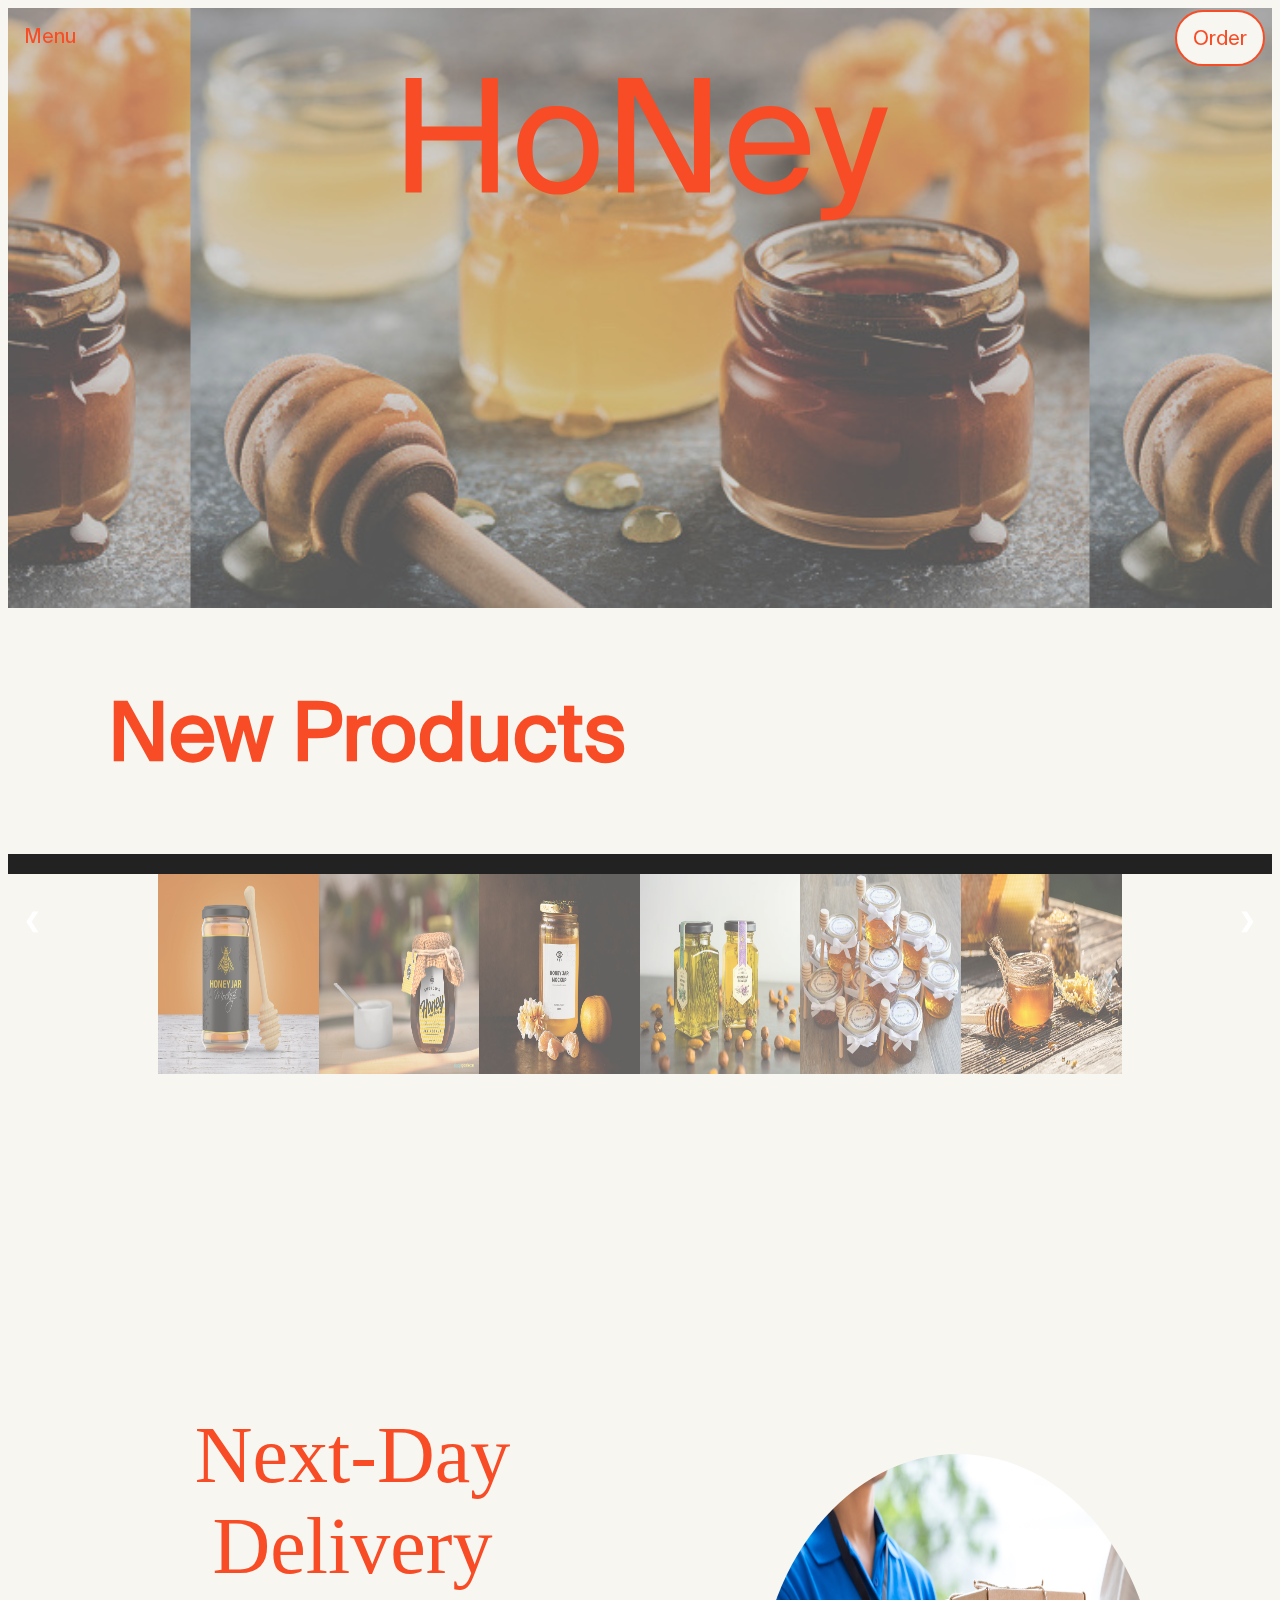
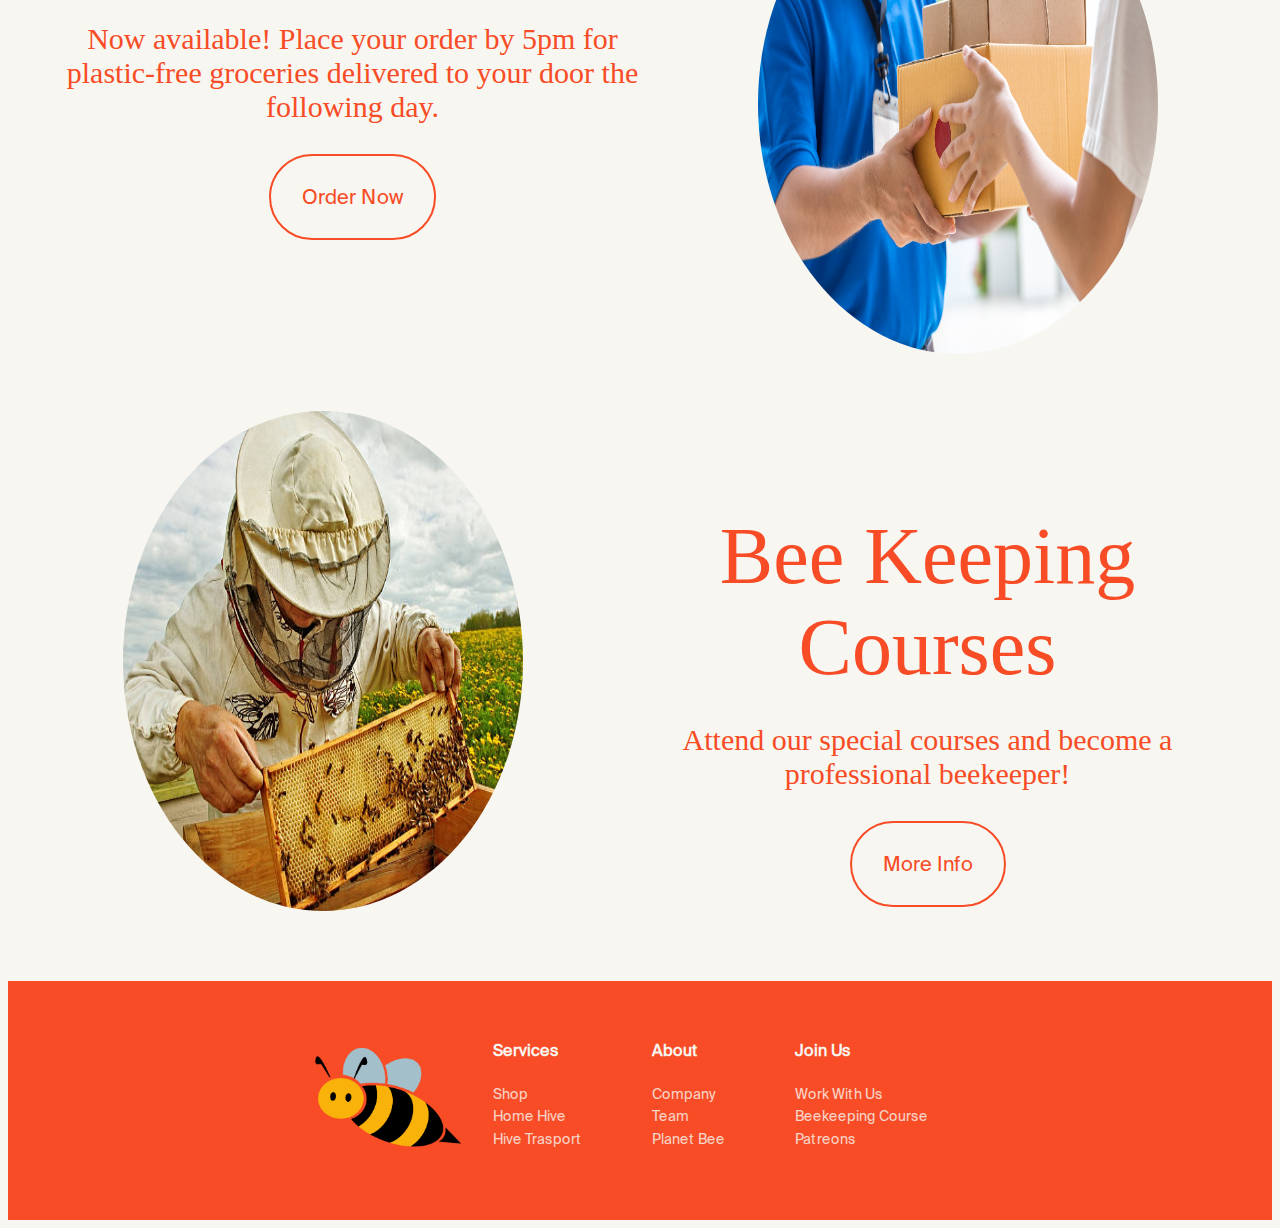
==== index.html @ d71f1435 "first version of the website" ====
<!DOCTYPE html>
<html lang="en">
<head>
    <meta charset="UTF-8">
    <meta http-equiv="X-UA-Compatible" content="IE=edge">
    <meta name="viewport" content="width=device-width, initial-scale=1.0">
    <link rel="stylesheet" href="style.css">
    <script src="script.js"></script>
    <title>HoNey</title>
    <link rel="icon" type="image/x-icon" href="favicon.ico">
</head>
<body>
    <!-- HEADER -->
    <div class="header">
      <br> <br>
      <svg xmlns="http://www.w3.org/2000/svg" xmlns:xlink="http://www.w3.org/1999/xlink" width="500px" height="180px" viewBox="0 0 496 180" version="1.1">
        <g id="surface1">
        <path style=" stroke:none;fill-rule:nonzero;fill:#f74c25;fill-opacity:1;" d="M 89.761719 33.902344 L 105.855469 33.902344 L 105.855469 148.527344 L 89.761719 148.527344 L 89.761719 96.511719 L 29.65625 96.511719 L 29.65625 148.527344 L 13.566406 148.527344 L 13.566406 33.902344 L 29.65625 33.902344 L 29.65625 82.597656 L 89.761719 82.597656 Z M 140.539062 106.3125 C 140.539062 116.960938 142.957031 124.890625 147.796875 130.109375 C 152.632812 135.328125 158.679688 137.9375 165.9375 137.9375 C 173.089844 137.9375 179.109375 135.246094 184 129.871094 C 188.890625 124.496094 191.335938 116.644531 191.335938 106.3125 C 191.335938 95.667969 188.917969 87.738281 184.082031 82.519531 C 179.242188 77.300781 173.195312 74.691406 165.9375 74.691406 C 158.679688 74.691406 152.632812 77.25 147.796875 82.359375 C 142.957031 87.472656 140.539062 95.457031 140.539062 106.3125 Z M 137.382812 73.429688 C 137.382812 73.429688 139.410156 71.53125 143.457031 67.734375 C 147.507812 63.941406 155 62.042969 165.9375 62.042969 C 176.875 62.042969 186.394531 65.839844 194.492188 73.429688 C 202.589844 81.015625 206.640625 91.980469 206.640625 106.3125 C 206.640625 120.648438 202.589844 131.613281 194.492188 139.199219 C 186.394531 146.789062 176.875 150.585938 165.9375 150.585938 C 155 150.585938 145.480469 146.789062 137.382812 139.199219 C 129.285156 131.613281 125.238281 120.648438 125.238281 106.3125 C 125.238281 91.980469 129.285156 81.015625 137.382812 73.429688 Z M 318.027344 148.527344 L 294.519531 148.527344 L 242.144531 50.660156 L 242.144531 148.527344 L 226.054688 148.527344 L 226.054688 33.902344 L 249.71875 33.902344 L 301.9375 131.453125 L 301.9375 33.902344 L 318.027344 33.902344 Z M 417.886719 110.742188 L 352.574219 110.742188 C 352.785156 119.382812 355.492188 126.078125 360.699219 130.820312 C 365.902344 135.5625 371.925781 137.9375 378.761719 137.9375 C 390.121094 137.9375 397.847656 133.246094 401.953125 123.863281 L 416.78125 123.863281 C 414.78125 131.558594 410.417969 137.9375 403.6875 142.996094 C 396.957031 148.054688 388.648438 150.585938 378.761719 150.585938 C 365.71875 150.585938 355.519531 146.421875 348.15625 138.09375 C 340.792969 129.765625 337.113281 119.121094 337.113281 106.15625 C 337.113281 92.875 341.003906 82.203125 348.785156 74.140625 C 356.570312 66.074219 366.402344 62.042969 378.289062 62.042969 C 391.011719 62.042969 401.003906 66.707031 408.261719 76.035156 C 415.519531 85.363281 418.726562 96.933594 417.886719 110.742188 Z M 378.289062 74.375 C 371.453125 74.375 365.640625 76.378906 360.855469 80.382812 C 356.070312 84.390625 353.363281 90.398438 352.730469 98.410156 L 402.738281 98.410156 C 402.53125 91.980469 400.214844 86.367188 395.796875 81.570312 C 391.382812 76.773438 385.542969 74.375 378.289062 74.375 Z M 480.980469 63.46875 L 495.964844 63.46875 L 465.675781 152.164062 C 463.363281 158.804688 461.234375 163.679688 459.289062 166.789062 C 457.34375 169.898438 454.582031 172.246094 451.003906 173.824219 C 447.429688 175.40625 442.488281 176.199219 436.175781 176.199219 L 428.761719 176.199219 L 428.761719 164.179688 L 434.597656 164.179688 C 439.960938 164.179688 443.828125 163.390625 446.195312 161.808594 C 448.558594 160.230469 450.636719 156.382812 452.425781 150.269531 L 453.054688 148.527344 L 422.453125 63.46875 L 438.386719 63.46875 L 459.996094 129.082031 Z M 480.980469 63.46875 "/>
        </g>
        </svg>
      </div>
      
      <div id="navbar">
        <a class="active" href="menu.html">Menu</a>
         
        <!-- BUTTON -->
        <button class="navbar button"><a href="test.html">Order</a></button>
        
      </div>
      
      <!-- SLIDESHOW -->

      <h2 style="text-align:left; font-size:80px; padding-top:10px; padding-bottom:10px; padding-left:100px;">New Products</h2>

<div class="container">
  <div class="mySlides">
    <div class="numbertext">1 / 6</div>
    <img src="honeyjar1.jpg" class="center" style="width:600px; height:400px">
  </div>

  <div class="mySlides">
    <div class="numbertext">2 / 6</div>
    <img src="honeyjar2.jpg" class="center" style="width:600px; height:400px">
  </div>

  <div class="mySlides">
    <div class="numbertext">3 / 6</div>
    <img src="honeyjar3.jpg" class="center" style="width:600px; height:400px">
  </div>
    
  <div class="mySlides">
    <div class="numbertext">4 / 6</div>
    <img src="honeyjar4.jpg" class="center" style="width:600px; height:400px">
  </div>

  <div class="mySlides">
    <div class="numbertext">5 / 6</div>
    <img src="honeyjar5.jpg" class="center" style="width:600px; height:400px">
  </div>
    
  <div class="mySlides">
    <div class="numbertext">6 / 6</div>
    <img src="honeyjar6.jpg" class="center" style="width:600px; height:400px">
  </div>
    
  <a class="prev" onclick="plusSlides(-1)">❮</a>
  <a class="next" onclick="plusSlides(1)">❯</a>

  <div class="caption-container">
    <p id="caption"></p>
  </div>

  <div class="row">
    <div class="column">
      <img class="demo cursor" src="honeyjar1.jpg" style="width:100%; height:200px" onclick="currentSlide(1)" alt="Blacky's Honey">
    </div>
    <div class="column">
      <img class="demo cursor" src="honeyjar2.jpg" style="width:100%; height:200px" onclick="currentSlide(2)" alt="Sheroo's Honey">
    </div>
    <div class="column">
      <img class="demo cursor" src="honeyjar3.jpg" style="width:100%; height:200px" onclick="currentSlide(3)" alt="EyeForEye's Honey">
    </div>
    <div class="column">
      <img class="demo cursor" src="honeyjar4.jpg" style="width:100%; height:200px" onclick="currentSlide(4)" alt="Cirillic's Honey">
    </div>
    <div class="column">
      <img class="demo cursor" src="honeyjar5.jpg" style="width:100%; height:200px" onclick="currentSlide(5)" alt="Honey Pack Taste">
    </div>    
    <div class="column">
      <img class="demo cursor" src="honeyjar6.jpg" style="width:100%; height:200px" onclick="currentSlide(6)" alt="Homemade Community Honey">
    </div>
  </div>
</div>

<!-- SLIDING TEXT -->

<div class="marquee">
  <p style=font-size:80px> 
    <a href="https://www.planetbee.org/">Shop and help Planet Bee Foundation</a>
  </p>
</div>

<!-- BODY -->

      <div class="divcolumnsGallery" style="padding-left:50px; padding-right:20px; padding-top:-20px;">
        <br><br>
        <tr><p style="font-size:80px; margin-bottom:10px;">Next-Day Delivery</p>
        <p style="font-size:30px">Now available! Place your order by 5pm for plastic-free groceries delivered to your door the following day.</p></tr>
        <tr></tr><p style="margin-bottom:100px"><button class="button"><a href="test.html">Order Now</a></button></p></tr>
        <br><br><br><br><br><br><br><br>
        <tr><p><img src="delivery.jpg" alt="Delivery"></p></tr>
      </div>

      <div class="divcolumnsGallery" style="padding-right:50px">
        <tr><p><img src="beekeeper.jpg" alt="Bee Keeping" style="margin-bottom:50px"></p></tr>
        <br><br>
        <p style="font-size:80px; margin-bottom:10px">Bee Keeping Courses</p>
        <p style="font-size:30px">Attend our special courses and become a professional beekeeper!</p>
        <p><button class="button"><a href="test.html">More Info</a></button></p>
      </div>

      <!-- FOOTER -->

      <div class="footer-clean">
        <footer>
            <div class="footer-container">
                <div class="row justify-content-center">
                  
                    
                        <img src="beeIcon.png" alt="Bee Icon" width="150px" >
                    
                
                    <div class="col-sm-4 col-md-3 item">
                        <h3>Services</h3>
                        <ul>
                            <li><a href="#">Shop</a></li>
                            <li><a href="#">Home Hive</a></li>
                            <li><a href="#">Hive Trasport</a></li>
                        </ul>
                    </div>
                    <div class="col-sm-4 col-md-3 item">
                        <h3>About</h3>
                        <ul>
                            <li><a href="#">Company</a></li>
                            <li><a href="#">Team</a></li>
                            <li><a href="planetbeefoundation.org">Planet Bee</a></li>
                        </ul>
                    </div>
                    <div class="col-sm-4 col-md-3 item">
                        <h3>Join Us</h3>
                        <ul>
                            <li><a href="#">Work With Us</a></li>
                            <li><a href="#">Beekeeping Course</a></li>
                            <li><a href="#">Patreons</a></li>
                        </ul>
                    </div>
                    </div>
                </div>
            </div>
        </footer>
    </div>

</body>
</html>
---- style.css ----
@font-face { font-family: 'SuisseIntl'; src: url('SuisseIntl-Regular.ttf'); }

body {
    background-color: #f7f6f1;
    color: #f74c25;
    font-family: 'SuisseIntl';

}

a {
  color: #f74c25;
}

/* HEADER */

.header {
    background-color: #f7f6f1;
    text-align: center;
    background:url("istockphoto-1046528434-170667a.jpg") top center repeat;
    background-size:contain;
    height: 600px;
    position:relative;
  }
  
  #navbar {
    overflow: hidden;
    color: #f74c25;
    position:fixed;
    top:0;
    width:99%;
    padding-top:10px;
    padding-right:10px;
    padding-block:10px;
  }
  
  #navbar a {
    float: left;
    display: block;
    color: #f74c25;
    text-align: center;
    padding: 14px 16px;
    text-decoration: none;
    font-size: 20px;
  }
  
  #navbar a:hover {
    color: white;
  }
  
  #navbar a.active {
    color: #f74c25;
  }

  #navbar button {
    text-align: right;
    background-color: #f7f6f1; 
    border: none;
    color: white;
    text-decoration: none;
    float: right;
    font-size: 16px;
    border-radius:50px;
    transition-duration:0.4s;
    border: 2px solid #f74c25;
    padding:0%;
  }

  #navbar button:hover {
    background-color: #f74c25;
    color: white;
  }
  
  .sticky {
    position: fixed;
    top: 0;
    width: 100%;
  }
  
  .sticky + .content {
    padding-top: 60px;
  }


  * {
    box-sizing: border-box;
  }
  
  img {
    vertical-align: middle;
  }
  
  /* SLIDESHOW */

  .container {
    position: relative;
  }
  
  .mySlides {
    display: none;
  }
  
  .cursor {
    cursor: pointer;
  }
  
  .prev,
  .next {
    cursor: pointer;
    position: absolute;
    top: 40%;
    width: auto;
    padding: 16px;
    margin-top: -50px;
    color: white;
    font-weight: bold;
    font-size: 20px;
    border-radius: 0 3px 3px 0;
    user-select: none;
    -webkit-user-select: none;
  }
  
  .next {
    right: 0;
    border-radius: 3px 0 0 3px;
  }
  
  .prev:hover,
  .next:hover {
    background-color: rgba(0, 0, 0, 0.8);
  }
  
  .numbertext {
    color: #f2f2f2;
    font-size: 12px;
    padding: 8px 12px;
    position: absolute;
    top: 0;
  }
  
  .caption-container {
    text-align: center;
    background-color: #222;
    padding: 2px 16px;
    color: white;
  }
  
  .row:after {
    content: "";
    display: table;
    clear: both;
  }
  
  .column {
    float: left;
    width: 16.66%;
  }
  
  .demo {
    opacity: 0.6;
  }
  
  .active,
  .demo:hover {
    opacity: 1;
  }

  .center {
    display: block;
    margin-left: auto;
    margin-right: auto;
    width: 50%;
  }


  /* FOOTER */

  .div {
    display: block;
  }

  .justify-content-center {
    -ms-flex-pack: center!important;
    justify-content: center!important;
}

.row {
  display: -ms-flexbox;
  display: flex;
  -ms-flex-wrap: wrap;
  flex-wrap: wrap;
  margin-right: 150px;
  margin-left: 150px;
}

.footer-container {
  width: 100%;
  padding-right: 15px;
  padding-left: 15px;
  margin-right: auto;
  margin-left: auto;
  padding:10px;
}

  .footer-clean {
    padding:50px;
    background-color:#f74c25;
    color:#f7f6f1;
    text-align:left;
  }
  
  .footer-clean h3 {
    margin-top:0;
    margin-bottom:8px;
    font-weight:bold;
    font-size:16px;
    padding-left:10px;
  }
  
  .footer-clean ul {
    padding:10px;
    list-style:none;
    line-height:1.6;
    font-size:14px;
    margin-bottom:0;
  }
  
  .footer-clean ul a {
    padding-right:10px;
    color:inherit;
    text-decoration:none;
    opacity:0.8;
  }
  
  .footer-clean ul a:hover {
    opacity:1;
  }

  *, ::after, ::before {
    box-sizing: border-box;
}

.col-sm-4 {
  padding-left:20px;
  padding-right:20px;
}

/* SLIDING TEXT */

.marquee {
  font-family: '"ITC Garamond W01 Book Narrow",Garamond,serif';
  height: 200px;
  overflow: hidden;
  position: relative;
  color: #f74c25;
  padding-top: 30px;
}

.marquee a:link {
  color:#f74c25;
  text-decoration: none;
}

.marquee a:visited {
  color:#f74c25;
  text-decoration: none;
}

.marquee a:hover {
  color:#f74c25;
  text-decoration: none;
}

.marquee a:active {
  color:#f74c25;
  text-decoration: none;
  font-style: bold;
}

.marquee p {
  position: absolute;
  width: 100%;
  height: 100%;
  margin: 0;
  line-height: 80px;
  text-align: center;
  -moz-transform: translateX(100%);
  -webkit-transform: translateX(100%);
  transform: translateX(100%);
  -moz-animation: scroll-left 2s linear infinite;
  -webkit-animation: scroll-left 2s linear infinite;
  animation: scroll-left 20s linear infinite;
}

@-moz-keyframes scroll-left {
  0% {
      -moz-transform: translateX(100%);
  }
  100% {
      -moz-transform: translateX(-100%);
  }
}

@-webkit-keyframes scroll-left {
  0% {
      -webkit-transform: translateX(100%);
  }
  100% {
      -webkit-transform: translateX(-100%);
  }
}

@keyframes scroll-left {
  0% {
      -moz-transform: translateX(100%);
      -webkit-transform: translateX(100%);
      transform: translateX(100%);
  }
  100% {
      -moz-transform: translateX(-100%);
      -webkit-transform: translateX(-100%);
      transform: translateX(-100%);
  }
}

/* BODY */

.divcolumnsGallery {
  font-family: '"ITC Garamond W01 Book Narrow",Garamond,serif';
  column-count: 2;
  column-fill:balance;
  padding: 20px;
  text-align: center;
}

.divcolumnsGallery img {
    border-radius: 50%;
    height: 500px;
    width: 400px;
}

.button {
  text-align: center;
    background-color: #f7f6f1; 
    border: none;
    color: #f74c25;
    text-decoration: none;
    font-size: 25px;
    border-radius:50px;
    transition-duration:0.4s;
    border: 2px solid #f74c25;
    font-family: 'SuisseIntl';
    padding: 15px;
}

.button a {
  float: left;
  display: block;
  color: #f74c25;
  text-align: center;
  padding: 14px 16px;
  text-decoration: none;
  font-size: 20px;
}
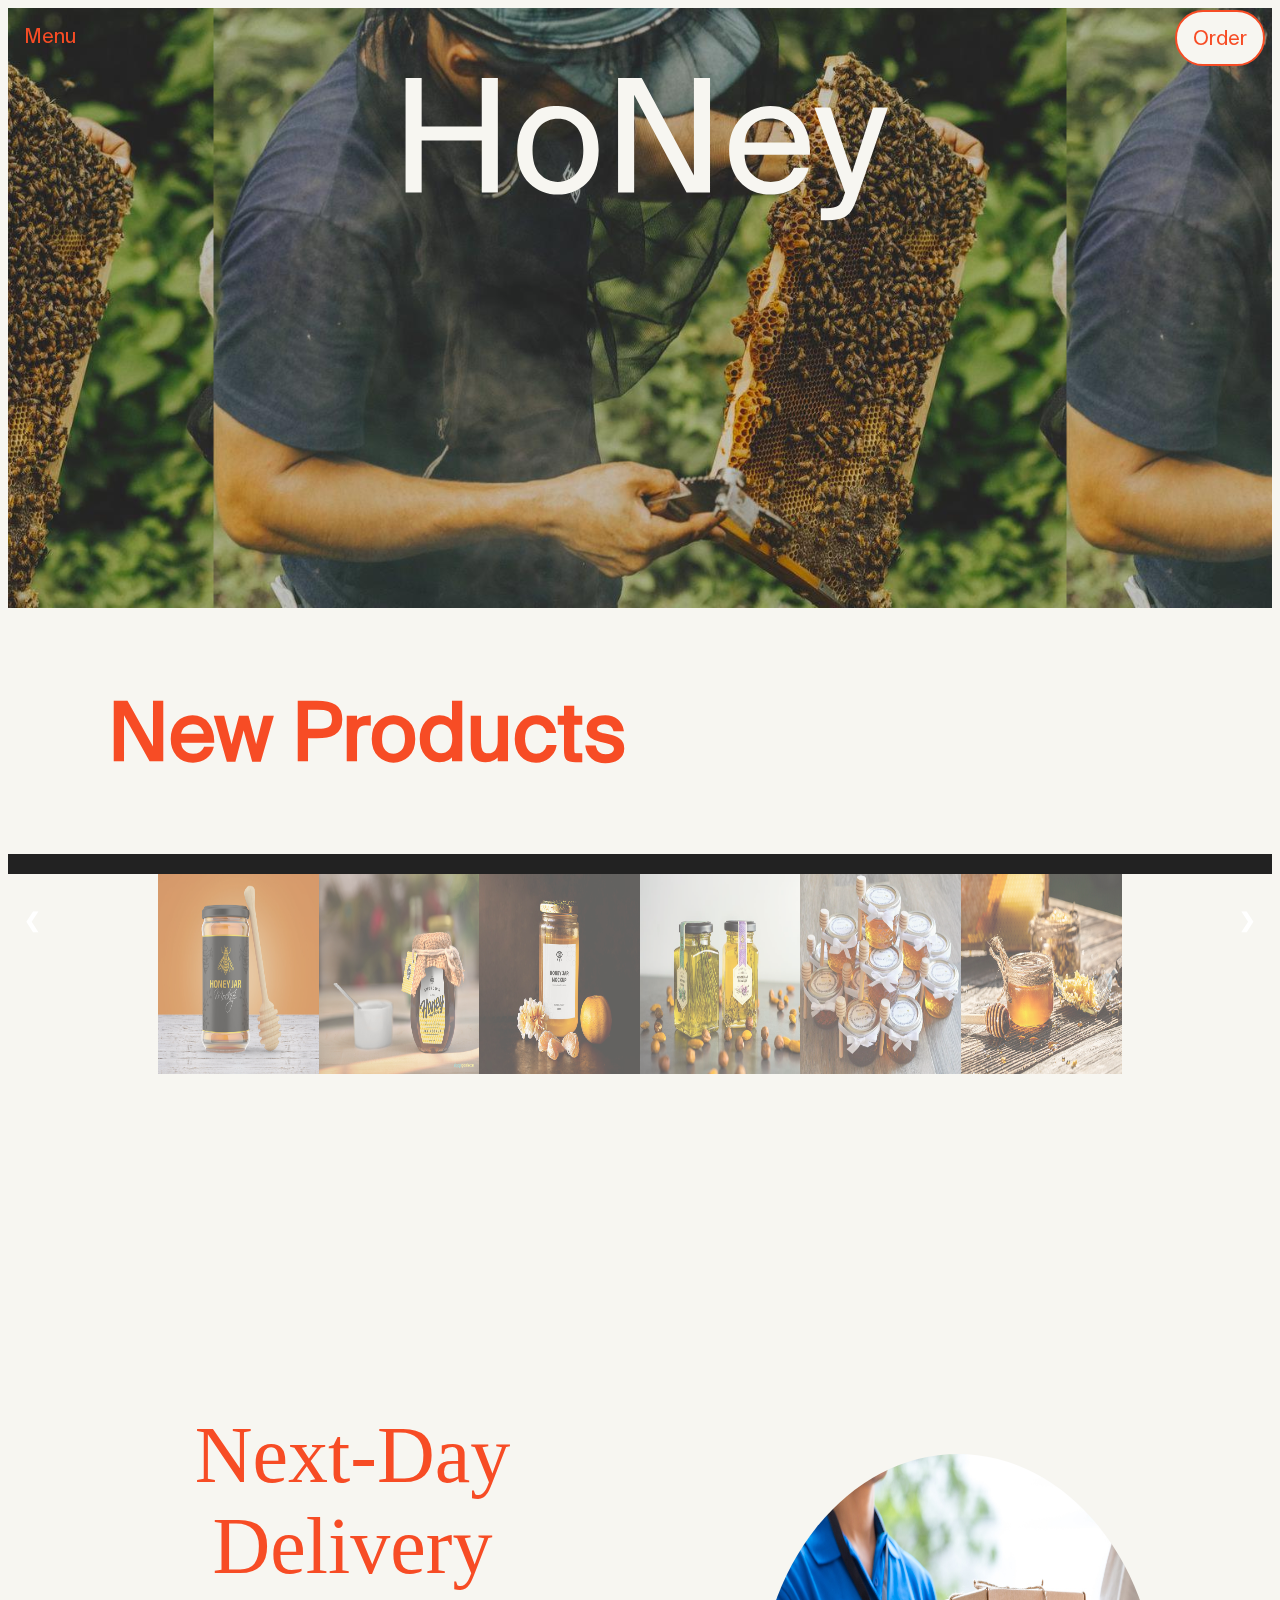
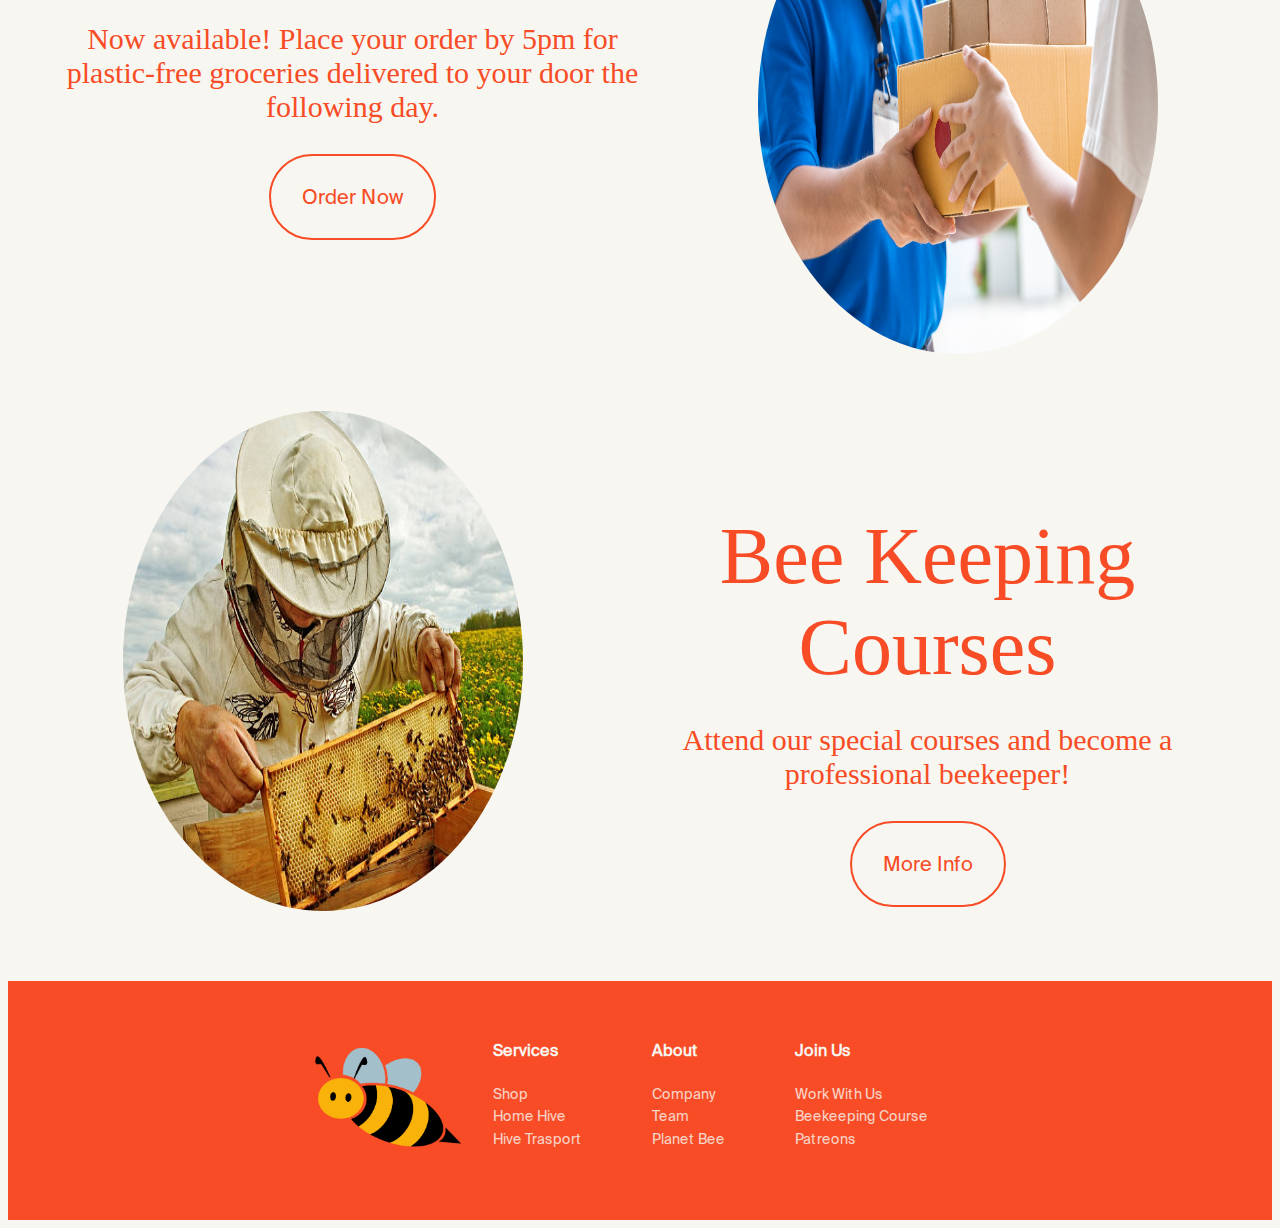
==== commit 0b78bc67: "final touches to the website" ====
--- a/index.html
+++ b/index.html
@@ -15,7 +15,7 @@
       <br> <br>
       <svg xmlns="http://www.w3.org/2000/svg" xmlns:xlink="http://www.w3.org/1999/xlink" width="500px" height="180px" viewBox="0 0 496 180" version="1.1">
         <g id="surface1">
-        <path style=" stroke:none;fill-rule:nonzero;fill:#f74c25;fill-opacity:1;" d="M 89.761719 33.902344 L 105.855469 33.902344 L 105.855469 148.527344 L 89.761719 148.527344 L 89.761719 96.511719 L 29.65625 96.511719 L 29.65625 148.527344 L 13.566406 148.527344 L 13.566406 33.902344 L 29.65625 33.902344 L 29.65625 82.597656 L 89.761719 82.597656 Z M 140.539062 106.3125 C 140.539062 116.960938 142.957031 124.890625 147.796875 130.109375 C 152.632812 135.328125 158.679688 137.9375 165.9375 137.9375 C 173.089844 137.9375 179.109375 135.246094 184 129.871094 C 188.890625 124.496094 191.335938 116.644531 191.335938 106.3125 C 191.335938 95.667969 188.917969 87.738281 184.082031 82.519531 C 179.242188 77.300781 173.195312 74.691406 165.9375 74.691406 C 158.679688 74.691406 152.632812 77.25 147.796875 82.359375 C 142.957031 87.472656 140.539062 95.457031 140.539062 106.3125 Z M 137.382812 73.429688 C 137.382812 73.429688 139.410156 71.53125 143.457031 67.734375 C 147.507812 63.941406 155 62.042969 165.9375 62.042969 C 176.875 62.042969 186.394531 65.839844 194.492188 73.429688 C 202.589844 81.015625 206.640625 91.980469 206.640625 106.3125 C 206.640625 120.648438 202.589844 131.613281 194.492188 139.199219 C 186.394531 146.789062 176.875 150.585938 165.9375 150.585938 C 155 150.585938 145.480469 146.789062 137.382812 139.199219 C 129.285156 131.613281 125.238281 120.648438 125.238281 106.3125 C 125.238281 91.980469 129.285156 81.015625 137.382812 73.429688 Z M 318.027344 148.527344 L 294.519531 148.527344 L 242.144531 50.660156 L 242.144531 148.527344 L 226.054688 148.527344 L 226.054688 33.902344 L 249.71875 33.902344 L 301.9375 131.453125 L 301.9375 33.902344 L 318.027344 33.902344 Z M 417.886719 110.742188 L 352.574219 110.742188 C 352.785156 119.382812 355.492188 126.078125 360.699219 130.820312 C 365.902344 135.5625 371.925781 137.9375 378.761719 137.9375 C 390.121094 137.9375 397.847656 133.246094 401.953125 123.863281 L 416.78125 123.863281 C 414.78125 131.558594 410.417969 137.9375 403.6875 142.996094 C 396.957031 148.054688 388.648438 150.585938 378.761719 150.585938 C 365.71875 150.585938 355.519531 146.421875 348.15625 138.09375 C 340.792969 129.765625 337.113281 119.121094 337.113281 106.15625 C 337.113281 92.875 341.003906 82.203125 348.785156 74.140625 C 356.570312 66.074219 366.402344 62.042969 378.289062 62.042969 C 391.011719 62.042969 401.003906 66.707031 408.261719 76.035156 C 415.519531 85.363281 418.726562 96.933594 417.886719 110.742188 Z M 378.289062 74.375 C 371.453125 74.375 365.640625 76.378906 360.855469 80.382812 C 356.070312 84.390625 353.363281 90.398438 352.730469 98.410156 L 402.738281 98.410156 C 402.53125 91.980469 400.214844 86.367188 395.796875 81.570312 C 391.382812 76.773438 385.542969 74.375 378.289062 74.375 Z M 480.980469 63.46875 L 495.964844 63.46875 L 465.675781 152.164062 C 463.363281 158.804688 461.234375 163.679688 459.289062 166.789062 C 457.34375 169.898438 454.582031 172.246094 451.003906 173.824219 C 447.429688 175.40625 442.488281 176.199219 436.175781 176.199219 L 428.761719 176.199219 L 428.761719 164.179688 L 434.597656 164.179688 C 439.960938 164.179688 443.828125 163.390625 446.195312 161.808594 C 448.558594 160.230469 450.636719 156.382812 452.425781 150.269531 L 453.054688 148.527344 L 422.453125 63.46875 L 438.386719 63.46875 L 459.996094 129.082031 Z M 480.980469 63.46875 "/>
+        <path style=" stroke:none;fill-rule:nonzero;fill:#f7f6f1;fill-opacity:1;" d="M 89.761719 33.902344 L 105.855469 33.902344 L 105.855469 148.527344 L 89.761719 148.527344 L 89.761719 96.511719 L 29.65625 96.511719 L 29.65625 148.527344 L 13.566406 148.527344 L 13.566406 33.902344 L 29.65625 33.902344 L 29.65625 82.597656 L 89.761719 82.597656 Z M 140.539062 106.3125 C 140.539062 116.960938 142.957031 124.890625 147.796875 130.109375 C 152.632812 135.328125 158.679688 137.9375 165.9375 137.9375 C 173.089844 137.9375 179.109375 135.246094 184 129.871094 C 188.890625 124.496094 191.335938 116.644531 191.335938 106.3125 C 191.335938 95.667969 188.917969 87.738281 184.082031 82.519531 C 179.242188 77.300781 173.195312 74.691406 165.9375 74.691406 C 158.679688 74.691406 152.632812 77.25 147.796875 82.359375 C 142.957031 87.472656 140.539062 95.457031 140.539062 106.3125 Z M 137.382812 73.429688 C 137.382812 73.429688 139.410156 71.53125 143.457031 67.734375 C 147.507812 63.941406 155 62.042969 165.9375 62.042969 C 176.875 62.042969 186.394531 65.839844 194.492188 73.429688 C 202.589844 81.015625 206.640625 91.980469 206.640625 106.3125 C 206.640625 120.648438 202.589844 131.613281 194.492188 139.199219 C 186.394531 146.789062 176.875 150.585938 165.9375 150.585938 C 155 150.585938 145.480469 146.789062 137.382812 139.199219 C 129.285156 131.613281 125.238281 120.648438 125.238281 106.3125 C 125.238281 91.980469 129.285156 81.015625 137.382812 73.429688 Z M 318.027344 148.527344 L 294.519531 148.527344 L 242.144531 50.660156 L 242.144531 148.527344 L 226.054688 148.527344 L 226.054688 33.902344 L 249.71875 33.902344 L 301.9375 131.453125 L 301.9375 33.902344 L 318.027344 33.902344 Z M 417.886719 110.742188 L 352.574219 110.742188 C 352.785156 119.382812 355.492188 126.078125 360.699219 130.820312 C 365.902344 135.5625 371.925781 137.9375 378.761719 137.9375 C 390.121094 137.9375 397.847656 133.246094 401.953125 123.863281 L 416.78125 123.863281 C 414.78125 131.558594 410.417969 137.9375 403.6875 142.996094 C 396.957031 148.054688 388.648438 150.585938 378.761719 150.585938 C 365.71875 150.585938 355.519531 146.421875 348.15625 138.09375 C 340.792969 129.765625 337.113281 119.121094 337.113281 106.15625 C 337.113281 92.875 341.003906 82.203125 348.785156 74.140625 C 356.570312 66.074219 366.402344 62.042969 378.289062 62.042969 C 391.011719 62.042969 401.003906 66.707031 408.261719 76.035156 C 415.519531 85.363281 418.726562 96.933594 417.886719 110.742188 Z M 378.289062 74.375 C 371.453125 74.375 365.640625 76.378906 360.855469 80.382812 C 356.070312 84.390625 353.363281 90.398438 352.730469 98.410156 L 402.738281 98.410156 C 402.53125 91.980469 400.214844 86.367188 395.796875 81.570312 C 391.382812 76.773438 385.542969 74.375 378.289062 74.375 Z M 480.980469 63.46875 L 495.964844 63.46875 L 465.675781 152.164062 C 463.363281 158.804688 461.234375 163.679688 459.289062 166.789062 C 457.34375 169.898438 454.582031 172.246094 451.003906 173.824219 C 447.429688 175.40625 442.488281 176.199219 436.175781 176.199219 L 428.761719 176.199219 L 428.761719 164.179688 L 434.597656 164.179688 C 439.960938 164.179688 443.828125 163.390625 446.195312 161.808594 C 448.558594 160.230469 450.636719 156.382812 452.425781 150.269531 L 453.054688 148.527344 L 422.453125 63.46875 L 438.386719 63.46875 L 459.996094 129.082031 Z M 480.980469 63.46875 "/>
         </g>
         </svg>
       </div>
@@ -24,13 +24,13 @@
         <a class="active" href="menu.html">Menu</a>
          
         <!-- BUTTON -->
-        <button class="navbar button"><a href="test.html">Order</a></button>
+        <button class="navbar button"><a href="cart.html">Order</a></button>
         
       </div>
       
       <!-- SLIDESHOW -->
 
-      <h2 style="text-align:left; font-size:80px; padding-top:10px; padding-bottom:10px; padding-left:100px;">New Products</h2>
+      <h2 style="text-align:left; font-size:80px; padding-top:10px; padding-bottom:10px; padding-left:100px;"><a style="text-decoration:none" href="products.html">New Products</a></h2>
 
 <div class="container">
   <div class="mySlides">
--- a/style.css
+++ b/style.css
@@ -16,7 +16,7 @@
 .header {
     background-color: #f7f6f1;
     text-align: center;
-    background:url("istockphoto-1046528434-170667a.jpg") top center repeat;
+    background:url("beefarmer.jpg") top center repeat;
     background-size:contain;
     height: 600px;
     position:relative;
@@ -361,3 +361,73 @@
   text-decoration: none;
   font-size: 20px;
 }
+
+table {
+  width: 100%;
+  border: 1px solid;
+  background-color: #EFEDE7;
+  padding-left: 200px;
+  padding-top: 50px;
+  padding-bottom: 50px;
+  padding-right: 50px;
+  text-align: left;
+}
+
+table a {
+  text-decoration: none;
+}
+
+table h1 {
+  font-size: 40px;
+  color: #f74c25;
+}
+
+table h3 {
+  font-size: 30px;
+  color: #f74c25;
+}
+
+table h4 {
+  font-size: 20px;
+  color: #f74c25;
+}
+
+table h5 {
+  font-size: 15px;
+  color: #f74c25;
+  font-family: '"ITC Garamond W01 Book Narrow",Garamond,serif';
+}
+
+th, td {
+  padding: 15px;
+}
+
+/* ITEM COUNT BUTTON */
+
+.search_categories{
+  font-size: 13px;
+  padding: 10px 8px 10px 14px;
+  background: #EFEDE7;
+  border: 1px solid #f74c25;
+  border-radius: 6px;
+  overflow: hidden;
+  position: relative;
+}
+
+.search_categories .select{
+  width: 125%;
+  background:url('down.png') no-repeat;
+  background-position:80% center;
+}
+
+.search_categories .select select{
+  background: transparent;
+  line-height: 1;
+  border: 0;
+  padding: 0;
+  border-radius: 0;
+  width: 100%;
+  position: relative;
+  z-index: 10;
+  font-size: 1em;
+}